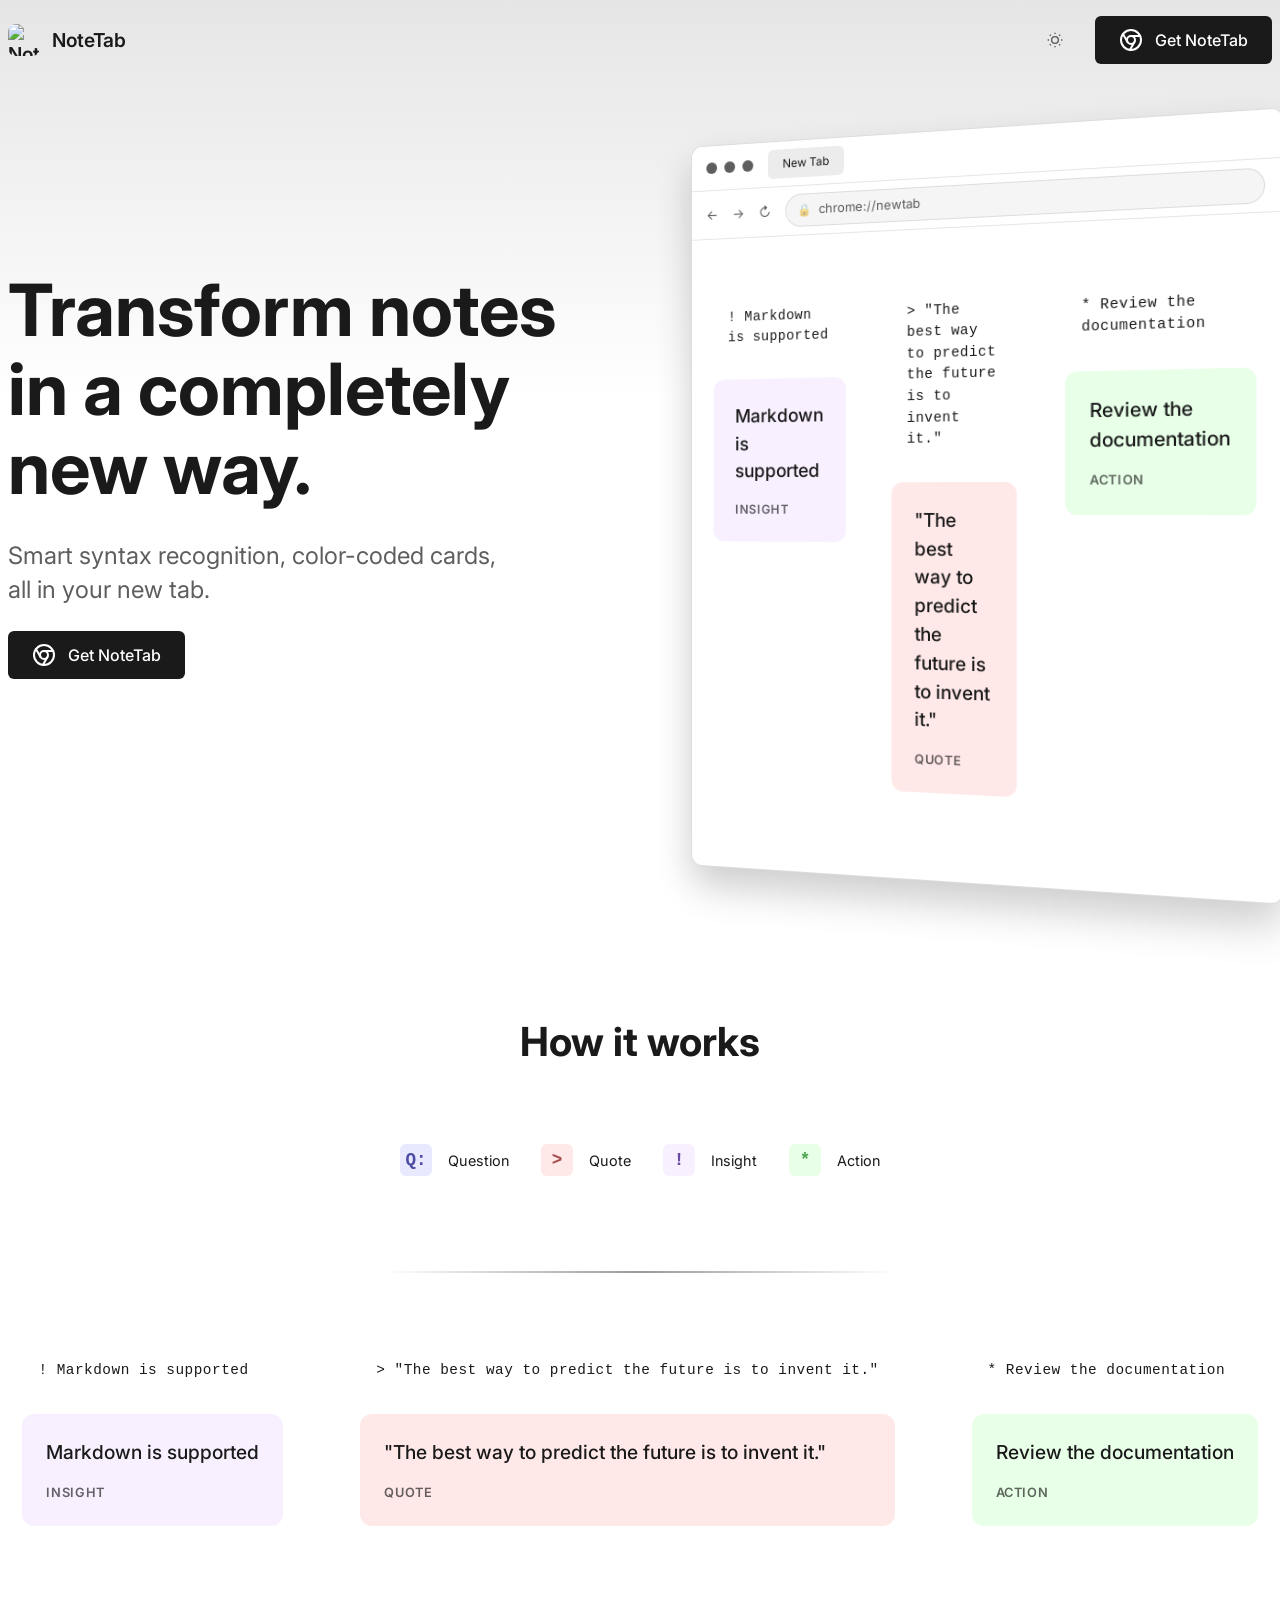
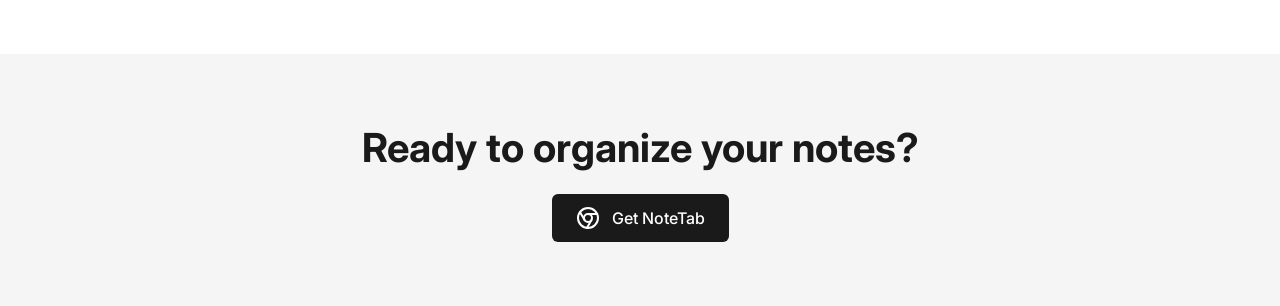
==== index.html @ 82892c0f "Initial website commit with landing page design" ====
<!DOCTYPE html>
<html lang="en" data-theme="light">
<head>
    <meta charset="utf-8">
    <meta name="viewport" content="width=device-width, initial-scale=1.0">
    <title>NoteTab - Transform your notes into organized cards</title>
    <meta name="description" content="NoteTab is a browser extension that automatically converts your notes into color-coded cards with smart syntax recognition. Perfect for research, learning, and organizing your thoughts.">
    <meta name="keywords" content="note taking, browser extension, productivity, organization, markdown, syntax highlighting">
    <meta name="author" content="NoteTab">
    <meta property="og:title" content="NoteTab - Transform your notes into organized cards">
    <meta property="og:description" content="Automatically convert your notes into color-coded cards with smart syntax recognition. Perfect for research, learning, and organizing your thoughts.">
    <meta property="og:type" content="website">
    <meta property="og:url" content="https://notetab.app">
    <link rel="icon" type="image/png" href="favicon.png">
    <link rel="stylesheet" href="styles.css">
    <link rel="preconnect" href="https://fonts.googleapis.com">
    <link rel="preconnect" href="https://fonts.gstatic.com" crossorigin>
    <link href="https://fonts.googleapis.com/css2?family=Inter:wght@400;500;600;700&display=swap" rel="stylesheet">
</head>
<body>
    <nav class="navbar">
        <div class="container">
            <div class="nav-left">
                <a href="/" class="logo">
                    <img src="NoteTab/icons/icon128.png" alt="NoteTab Logo" width="32" height="32">
                    NoteTab
                </a>
            </div>
            <div class="nav-right">
                <button class="theme-toggle">
                    <svg width="16" height="16" viewBox="0 0 24 24" fill="none" stroke="currentColor" stroke-width="2">
                        <path class="moon" d="M21 12.79A9 9 0 1 1 11.21 3 7 7 0 0 0 21 12.79z"></path>
                        <circle class="sun" cx="12" cy="12" r="5"></circle>
                        <line class="sun-beam" x1="12" y1="1" x2="12" y2="3"></line>
                        <line class="sun-beam" x1="12" y1="21" x2="12" y2="23"></line>
                        <line class="sun-beam" x1="4.22" y1="4.22" x2="5.64" y2="5.64"></line>
                        <line class="sun-beam" x1="18.36" y1="18.36" x2="19.78" y2="19.78"></line>
                        <line class="sun-beam" x1="1" y1="12" x2="3" y2="12"></line>
                        <line class="sun-beam" x1="21" y1="12" x2="23" y2="12"></line>
                        <line class="sun-beam" x1="4.22" y1="19.78" x2="5.64" y2="18.36"></line>
                        <line class="sun-beam" x1="18.36" y1="5.64" x2="19.78" y2="4.22"></line>
                    </svg>
                </button>
                <a href="https://chromewebstore.google.com/detail/note-cards/oodhnfomfokcaglcblifhaofcffkpdhh?authuser=0&hl=en-GB" class="button-primary" target="_blank">
                    <img src="img/chrome.svg" alt="Chrome" class="chrome-logo" width="24" height="24">
                    Get NoteTab
                </a>
            </div>
        </div>
    </nav>

    <main>
        <section class="hero">
            <div class="container split-layout">
                <div class="hero-content">
                    <h1>Transform notes<br>in a completely<br>new way.</h1>
                    <p class="subtitle">
                        Smart syntax recognition, color-coded cards,<br>
                        all in your new tab.
                    </p>
                    <div class="cta-buttons">
                        <a href="https://chromewebstore.google.com/detail/note-cards/oodhnfomfokcaglcblifhaofcffkpdhh?authuser=0&hl=en-GB" class="button-primary" target="_blank">
                            <img src="img/chrome.svg" alt="Chrome" class="chrome-logo" width="24" height="24">
                            Get NoteTab
                        </a>
                    </div>
                </div>
                <div class="hero-visual">
                    <div class="browser-window">
                        <div class="browser-header">
                            <div class="browser-controls">
                                <span class="browser-dot"></span>
                                <span class="browser-dot"></span>
                                <span class="browser-dot"></span>
                            </div>
                            <div class="browser-tabs">
                                <div class="browser-tab active">New Tab</div>
                            </div>
                        </div>
                        <div class="browser-toolbar">
                            <div class="browser-actions">
                                <span class="browser-arrow">←</span>
                                <span class="browser-arrow">→</span>
                                <span class="browser-refresh">↻</span>
                            </div>
                            <div class="browser-address">
                                <span class="browser-lock">🔒</span>
                                <span class="browser-url">chrome://newtab</span>
                            </div>
                        </div>
                        <div class="browser-content">
                            <div class="syntax-cards">
                                <div class="syntax-group">
                                    <div class="syntax-text">! Markdown is supported</div>
                                    <div class="card insight-card">
                                        <div class="card-content">
                                            <div class="card-text">Markdown is supported</div>
                                            <div class="card-label">INSIGHT</div>
                                        </div>
                                    </div>
                                </div>

                                <div class="syntax-group">
                                    <div class="syntax-text">> "The best way to predict the future is to invent it."</div>
                                    <div class="card quote-card">
                                        <div class="card-content">
                                            <div class="card-text">"The best way to predict the future is to invent it."</div>
                                            <div class="card-label">QUOTE</div>
                                        </div>
                                    </div>
                                </div>

                                <div class="syntax-group">
                                    <div class="syntax-text">* Review the documentation</div>
                                    <div class="card action-card">
                                        <div class="card-content">
                                            <div class="card-text">Review the documentation</div>
                                            <div class="card-label">ACTION</div>
                                        </div>
                                    </div>
                                </div>
                            </div>
                        </div>
                    </div>
                </div>
            </div>
        </section>

        <section class="syntax-flow">
            <div class="container">
                <h2>How it works</h2>
                <div class="syntax-legend">
                    <div class="legend-item">
                        <div class="legend-icon question-icon">Q:</div>
                        <div class="legend-text">Question</div>
                    </div>
                    <div class="legend-item">
                        <div class="legend-icon quote-icon">></div>
                        <div class="legend-text">Quote</div>
                    </div>
                    <div class="legend-item">
                        <div class="legend-icon insight-icon">!</div>
                        <div class="legend-text">Insight</div>
                    </div>
                    <div class="legend-item">
                        <div class="legend-icon action-icon">*</div>
                        <div class="legend-text">Action</div>
                    </div>
                </div>
                <div class="curve-separator">
                    <div class="line"></div>
                </div>
                <div class="syntax-cards">
                    <div class="syntax-group">
                        <div class="syntax-text">! Markdown is supported</div>
                        <div class="card insight-card">
                            <div class="card-content">
                                <div class="card-text">Markdown is supported</div>
                                <div class="card-label">INSIGHT</div>
                            </div>
                        </div>
                    </div>

                    <div class="syntax-group">
                        <div class="syntax-text">> "The best way to predict the future is to invent it."</div>
                        <div class="card quote-card">
                            <div class="card-content">
                                <div class="card-text">"The best way to predict the future is to invent it."</div>
                                <div class="card-label">QUOTE</div>
                            </div>
                        </div>
                    </div>

                    <div class="syntax-group">
                        <div class="syntax-text">* Review the documentation</div>
                        <div class="card action-card">
                            <div class="card-content">
                                <div class="card-text">Review the documentation</div>
                                <div class="card-label">ACTION</div>
                            </div>
                        </div>
                    </div>
                </div>
            </div>
        </section>

        <section class="cta">
            <div class="container">
                <h2>Ready to organize your notes?</h2>
                <a href="https://chromewebstore.google.com/detail/note-cards/oodhnfomfokcaglcblifhaofcffkpdhh?authuser=0&hl=en-GB" class="button-primary" target="_blank">
                    <img src="img/chrome.svg" alt="Chrome" class="chrome-logo" width="24" height="24">
                    Get NoteTab
                </a>
            </div>
        </section>
    </main>
    <script>
        // Theme switching functionality
        const themeToggle = document.querySelector('.theme-toggle');
        const prefersDark = window.matchMedia('(prefers-color-scheme: dark)');
        
        // Set initial theme based on system preference
        document.documentElement.setAttribute('data-theme', prefersDark.matches ? 'dark' : 'light');
        
        themeToggle.addEventListener('click', () => {
            const currentTheme = document.documentElement.getAttribute('data-theme');
            const newTheme = currentTheme === 'dark' ? 'light' : 'dark';
            document.documentElement.setAttribute('data-theme', newTheme);
            
            // Store theme preference
            localStorage.setItem('theme', newTheme);
        });
        
        // Check for stored theme preference
        const storedTheme = localStorage.getItem('theme');
        if (storedTheme) {
            document.documentElement.setAttribute('data-theme', storedTheme);
        }
        
        // Listen for system theme changes
        prefersDark.addEventListener('change', (e) => {
            if (!localStorage.getItem('theme')) {
                document.documentElement.setAttribute('data-theme', e.matches ? 'dark' : 'light');
            }
        });
    </script>
</body>
</html>
---- styles.css ----
:root {
    --primary-color: #FF5733;
    --text-color: #E5E5E5;
    --background-color: #1A1A1A;
    --secondary-background: #2A2A2A;
    --text-secondary: rgba(26, 26, 26, 0.7);
    --border-color: rgba(0, 0, 0, 0.1);
    --spacing-unit: 8px;
    --gradient-start: rgba(200, 200, 200, 0.15);
    --gradient-end: rgba(200, 200, 200, 0);
    --horizon-glow: rgba(78, 161, 255, 0.4);
    --line-color: #808080;
}

* {
    margin: 0;
    padding: 0;
    box-sizing: border-box;
}

body {
    font-family: 'Inter', -apple-system, BlinkMacSystemFont, 'Segoe UI', Roboto, Oxygen, Ubuntu, Cantarell, sans-serif;
    background-color: var(--background-color);
    color: var(--text-color);
    line-height: 1.5;
}

.container {
    max-width: 1400px;
    margin: 0 auto;
    padding: 0 var(--spacing-unit);
}

/* Navigation */
.navbar {
    padding: calc(var(--spacing-unit) * 2) 0;
    background-color: transparent;
    position: absolute;
    top: 0;
    left: 0;
    right: 0;
    z-index: 100;
}

.navbar .container {
    display: flex;
    justify-content: space-between;
    align-items: center;
}

.nav-left .logo {
    display: flex;
    align-items: center;
    gap: calc(var(--spacing-unit) * 1.5);
    text-decoration: none;
    color: var(--text-color);
    font-weight: 600;
    font-size: 1.2rem;
}

.nav-left .logo img {
    border-radius: 8px;
}

.nav-right {
    display: flex;
    gap: calc(var(--spacing-unit) * 3);
    align-items: center;
}

/* Hero Section */
.hero {
    padding: calc(var(--spacing-unit) * 16) 0 calc(var(--spacing-unit) * 8);
    min-height: 70vh;
    display: flex;
    align-items: center;
    position: relative;
}

.hero:before {
    content: '';
    position: absolute;
    top: 0;
    left: 0;
    right: 0;
    height: 400px;
    background: linear-gradient(180deg, 
        var(--gradient-start) 0%,
        var(--gradient-end) 100%);
    z-index: 0;
}

.hero .container {
    position: relative;
    z-index: 1;
}

.split-layout {
    display: grid;
    grid-template-columns: 1fr 1fr;
    gap: calc(var(--spacing-unit) * 8);
    align-items: center;
}

.hero-content {
    position: relative;
}

.hero h1 {
    font-size: 4.5rem;
    font-weight: 700;
    line-height: 1.1;
    margin-bottom: calc(var(--spacing-unit) * 4);
}

.connecting-line {
    position: absolute;
    top: 50%;
    right: -50px;
    width: 100px;
    height: 2px;
    background-color: var(--text-color);
}

.subtitle {
    font-size: 1.5rem;
    color: var(--text-secondary);
    margin-bottom: calc(var(--spacing-unit) * 3);
    line-height: 1.4;
}

.description {
    font-size: 1.1rem;
    color: rgba(229, 229, 229, 0.8);
    margin-bottom: calc(var(--spacing-unit) * 6);
    max-width: 540px;
}

.cta-buttons {
    display: flex;
    gap: calc(var(--spacing-unit) * 2);
    margin-bottom: calc(var(--spacing-unit) * 8);
}

.button-primary {
    background-color: var(--text-color);
    color: var(--background-color);
    padding: calc(var(--spacing-unit) * 1.5) calc(var(--spacing-unit) * 3);
    border-radius: 6px;
    font-weight: 500;
    text-decoration: none;
    transition: all 0.2s ease;
    display: inline-flex;
    align-items: center;
    gap: calc(var(--spacing-unit));
}

.button-primary .chrome-logo {
    margin-right: 4px;
}

[data-theme="light"] .button-primary .chrome-logo {
    filter: brightness(0) invert(1);
}

.button-primary:hover {
    transform: translateY(-1px);
}

[data-theme="light"] .button-primary:hover {
    background-color: #000000;
}

[data-theme="dark"] .button-primary:hover {
    background-color: #FFFFFF;
}

.button-secondary {
    display: flex;
    align-items: center;
    gap: calc(var(--spacing-unit));
    color: var(--text-color);
    text-decoration: none;
    font-weight: 500;
}

.button-secondary:before {
    content: "▶";
    font-size: 0.8em;
}

.partners {
    margin-top: calc(var(--spacing-unit) * 8);
}

.partners h4 {
    font-size: 0.9rem;
    color: rgba(229, 229, 229, 0.6);
    margin-bottom: calc(var(--spacing-unit) * 3);
}

.partner-logos {
    display: flex;
    gap: calc(var(--spacing-unit) * 4);
    align-items: center;
}

.partner-logo {
    opacity: 0.6;
    transition: opacity 0.2s ease;
}

.partner-logo:hover {
    opacity: 1;
}

/* Hero Visual */
.hero-visual {
    position: relative;
}

.browser-window {
    background: var(--secondary-background);
    border-radius: 12px;
    overflow: hidden;
    border: 1px solid var(--border-color);
    box-shadow: 0 20px 40px rgba(0, 0, 0, 0.2);
    transform: perspective(1000px) rotateY(-10deg);
}

[data-theme="dark"] .browser-window {
    background: #1A1A1A;
    border-color: rgba(255, 255, 255, 0.1);
}

.browser-header {
    background: var(--background-color);
    padding: 8px 16px;
    display: flex;
    align-items: center;
    gap: 16px;
    border-bottom: 1px solid var(--border-color);
}

[data-theme="dark"] .browser-header,
[data-theme="dark"] .browser-toolbar {
    background: #000000;
    border-color: rgba(255, 255, 255, 0.1);
}

.browser-controls {
    display: flex;
    gap: 8px;
}

.browser-dot {
    width: 12px;
    height: 12px;
    border-radius: 50%;
    background: var(--text-secondary);
}

.browser-tabs {
    display: flex;
    align-items: center;
}

.browser-tab {
    padding: 6px 16px;
    background: rgba(127, 127, 127, 0.1);
    border-radius: 6px;
    font-size: 12px;
    color: var(--text-secondary);
}

.browser-tab.active {
    background: rgba(127, 127, 127, 0.15);
    color: var(--text-color);
}

.browser-toolbar {
    background: var(--background-color);
    padding: 8px 16px;
    display: flex;
    gap: 16px;
    align-items: center;
    border-bottom: 1px solid var(--border-color);
}

.browser-actions {
    display: flex;
    gap: 16px;
}

.browser-arrow, .browser-refresh {
    color: var(--text-secondary);
    font-size: 14px;
}

.browser-address {
    flex: 1;
    background: var(--secondary-background);
    border-radius: 20px;
    padding: 6px 12px;
    display: flex;
    align-items: center;
    gap: 8px;
    border: 1px solid var(--border-color);
}

.browser-lock {
    font-size: 12px;
    opacity: 0.5;
}

.browser-url {
    color: var(--text-secondary);
    font-size: 13px;
}

.browser-content {
    padding: 24px;
    background: var(--background-color);
}

[data-theme="dark"] .browser-content {
    background: #1A1A1A;
}

.syntax-cards {
    display: flex;
    flex-direction: column;
    gap: calc(var(--spacing-unit) * 3);
}

.syntax-group {
    display: flex;
    flex-direction: column;
    gap: calc(var(--spacing-unit) * 2);
}

.card {
    background: var(--secondary-background);
    padding: calc(var(--spacing-unit) * 3);
    border-radius: 12px;
    transition: transform 0.2s ease;
}

/* Features Section */
.features {
    padding: calc(var(--spacing-unit) * 8) 0;
    background-color: var(--secondary-background);
}

.feature-grid {
    display: grid;
    grid-template-columns: repeat(auto-fit, minmax(250px, 1fr));
    gap: calc(var(--spacing-unit) * 4);
    margin-top: calc(var(--spacing-unit) * 4);
}

.feature-card {
    background: rgba(255, 255, 255, 0.05);
    padding: calc(var(--spacing-unit) * 3);
    border-radius: 12px;
    transition: transform 0.2s ease;
}

.feature-card:hover {
    transform: translateY(-4px);
}

.feature-icon {
    font-size: 2rem;
    margin-bottom: calc(var(--spacing-unit) * 2);
}

.feature-card h3 {
    font-size: 1.2rem;
    margin-bottom: calc(var(--spacing-unit) * 2);
}

.feature-card p {
    color: rgba(229, 229, 229, 0.8);
    line-height: 1.6;
}

/* Syntax Flow Section */
.syntax-flow {
    padding: calc(var(--spacing-unit) * 8) 0;
    background-color: var(--background-color);
}

.syntax-flow h2 {
    text-align: center;
    font-size: 2.5rem;
    margin-bottom: calc(var(--spacing-unit) * 6);
}

/* CTA Section */
.cta {
    padding: calc(var(--spacing-unit) * 8) 0;
    text-align: center;
    background-color: var(--secondary-background);
}

.cta h2 {
    font-size: 2.5rem;
    margin-bottom: calc(var(--spacing-unit) * 2);
}

.cta p {
    font-size: 1.2rem;
    color: rgba(229, 229, 229, 0.8);
    margin-bottom: calc(var(--spacing-unit) * 4);
}

/* Feedback Widget */
.feedback-widget {
    background-color: var(--secondary-background);
    border-radius: 12px;
    margin: calc(var(--spacing-unit) * 4) auto;
    max-width: 800px;
}

.tabs {
    display: flex;
    gap: calc(var(--spacing-unit) * 2);
    padding: calc(var(--spacing-unit) * 2);
    border-bottom: 1px solid rgba(255, 255, 255, 0.1);
}

.tab {
    background: none;
    border: none;
    color: var(--text-color);
    padding: calc(var(--spacing-unit) * 1.5) calc(var(--spacing-unit) * 2);
    cursor: pointer;
    display: flex;
    align-items: center;
    gap: var(--spacing-unit);
    font-size: 0.9rem;
}

.tab span {
    display: inline-flex;
    align-items: center;
    justify-content: center;
    width: 24px;
    height: 24px;
    background-color: rgba(255, 255, 255, 0.1);
    border-radius: 50%;
}

.tab.active {
    background-color: rgba(255, 87, 51, 0.1);
    color: var(--primary-color);
}

.feedback-content {
    padding: calc(var(--spacing-unit) * 4);
}

.feedback-header {
    display: flex;
    justify-content: space-between;
    align-items: center;
    margin-bottom: calc(var(--spacing-unit) * 3);
}

.label {
    font-size: 0.8rem;
    color: rgba(229, 229, 229, 0.6);
}

.finish-later {
    background: none;
    border: none;
    color: rgba(229, 229, 229, 0.6);
    cursor: pointer;
    font-size: 0.8rem;
}

.feedback-content h2 {
    font-size: 1.5rem;
    margin-bottom: calc(var(--spacing-unit) * 4);
}

.rating {
    display: flex;
    gap: var(--spacing-unit);
    margin-bottom: calc(var(--spacing-unit) * 4);
}

.rating button {
    background-color: rgba(255, 255, 255, 0.1);
    border: none;
    color: var(--text-color);
    width: 40px;
    height: 40px;
    border-radius: 6px;
    cursor: pointer;
    transition: background-color 0.2s;
}

.rating button:hover {
    background-color: rgba(255, 87, 51, 0.2);
}

.feedback-footer {
    display: flex;
    gap: calc(var(--spacing-unit) * 2);
}

.feedback-footer button {
    display: flex;
    align-items: center;
    gap: var(--spacing-unit);
    background-color: rgba(255, 255, 255, 0.1);
    border: none;
    color: var(--text-color);
    padding: calc(var(--spacing-unit) * 1.5) calc(var(--spacing-unit) * 2);
    border-radius: 6px;
    cursor: pointer;
    font-size: 0.9rem;
}

.feedback-footer button:hover {
    background-color: rgba(255, 255, 255, 0.15);
}

/* Intelligence Section */
.intelligence-section {
    padding: calc(var(--spacing-unit) * 12) 0;
    text-align: center;
    position: relative;
}

.ai-label {
    display: inline-block;
    color: #FF5733;
    font-size: 0.9rem;
    margin-bottom: calc(var(--spacing-unit) * 3);
}

.intelligence-section h2 {
    font-size: 3.5rem;
    font-weight: 700;
    margin-bottom: calc(var(--spacing-unit) * 3);
    line-height: 1.2;
}

.intelligence-section .description {
    font-size: 1.2rem;
    color: rgba(229, 229, 229, 0.8);
    margin-bottom: calc(var(--spacing-unit) * 6);
}

.activity-feed {
    max-width: 400px;
    margin: 0 auto;
    background: rgba(42, 42, 42, 0.5);
    border-radius: 12px;
    padding: calc(var(--spacing-unit) * 2);
}

.activity-item {
    display: flex;
    align-items: center;
    gap: calc(var(--spacing-unit) * 2);
    padding: calc(var(--spacing-unit) * 1.5);
    border-radius: 8px;
    transition: background-color 0.2s;
}

.activity-item:hover {
    background: rgba(255, 255, 255, 0.05);
}

.avatar {
    width: 32px;
    height: 32px;
    background: rgba(255, 255, 255, 0.1);
    border-radius: 50%;
    display: flex;
    align-items: center;
    justify-content: center;
    font-weight: 500;
    color: var(--text-color);
}

.activity-content {
    flex: 1;
}

.activity-header {
    display: flex;
    align-items: center;
    gap: calc(var(--spacing-unit));
    font-size: 0.9rem;
}

.activity-header .name {
    font-weight: 500;
    color: var(--text-color);
}

.activity-header .action {
    color: rgba(229, 229, 229, 0.6);
}

.activity-header .time {
    margin-left: auto;
    color: rgba(229, 229, 229, 0.4);
    font-size: 0.8rem;
}

/* Syntax Flow Section */
.syntax-cards {
    display: flex;
    flex-direction: row;
    gap: calc(var(--spacing-unit) * 6);
    margin-bottom: calc(var(--spacing-unit) * 8);
}

.syntax-group {
    display: flex;
    flex-direction: column;
    gap: calc(var(--spacing-unit) * 2);
    max-width: 600px;
    margin: 0 auto;
}

.syntax-text {
    color: var(--text-color);
    font-family: monospace;
    font-size: 1.1rem;
    padding: calc(var(--spacing-unit) * 2);
    background: rgba(255, 255, 255, 0.05);
    border-radius: 8px;
}

.card {
    padding: calc(var(--spacing-unit) * 3);
    border-radius: 12px;
    transition: transform 0.2s;
}

.card:hover {
    transform: translateY(-2px);
}

.card-content {
    display: flex;
    flex-direction: column;
    gap: calc(var(--spacing-unit) * 2);
}

.card-text {
    font-size: 1.2rem;
    font-weight: 500;
    color: #1A1A1A;
}

.card-label {
    font-size: 0.8rem;
    font-weight: 600;
    letter-spacing: 0.05em;
    color: rgba(0, 0, 0, 0.6);
}

.insight-card {
    background-color: #F8F0FF;
}

.quote-card {
    background-color: #FFE8E8;
}

.action-card {
    background-color: #E8FFE8;
}

/* Legend */
.syntax-legend {
    display: flex;
    justify-content: center;
    gap: calc(var(--spacing-unit) * 4);
    padding: calc(var(--spacing-unit) * 3);
    background: rgba(255, 255, 255, 0.05);
    border-radius: 12px;
    max-width: fit-content;
    margin: 0 auto;
}

.legend-item {
    display: flex;
    align-items: center;
    gap: calc(var(--spacing-unit) * 2);
}

.legend-icon {
    width: 32px;
    height: 32px;
    display: flex;
    align-items: center;
    justify-content: center;
    border-radius: 6px;
    font-family: monospace;
    font-weight: 600;
    font-size: 1.1rem;
}

.question-icon {
    background-color: #E8E8FF;
    color: #4B4BA5;
}

.quote-icon {
    background-color: #FFE8E8;
    color: #A54B4B;
}

.insight-icon {
    background-color: #F8F0FF;
    color: #6B4BA5;
}

.action-icon {
    background-color: #E8FFE8;
    color: #4BA54B;
}

.legend-text {
    color: var(--text-color);
    font-size: 0.9rem;
}

/* Curve Separator */
.curve-separator {
    position: relative;
    width: 100%;
    height: 80px;
    margin: calc(var(--spacing-unit) * 3) 0;
    display: flex;
    justify-content: center;
    align-items: center;
    z-index: 10;
}

.curve-separator .line {
    width: 100%;
    height: 2px;
    background: var(--line-color);
    position: relative;
    opacity: 0.8;
    background: linear-gradient(
        to right,
        transparent,
        transparent 30%,
        var(--line-color) 50%,
        transparent 70%,
        transparent
    );
}

[data-theme="dark"] .curve-separator .line {
    opacity: 1;
}

.syntax-transform {
    width: 100%;
    max-width: 600px;
    margin: 0 auto;
    text-align: center;
}

.syntax-line {
    display: flex;
    align-items: center;
    justify-content: center;
    gap: calc(var(--spacing-unit) * 2);
    margin-bottom: calc(var(--spacing-unit) * 2);
    font-family: monospace;
    font-size: 1rem;
    color: var(--text-secondary);
}

.syntax-marker {
    font-weight: bold;
    color: var(--text-color);
    opacity: 0.4;
    transition: opacity 0.3s ease;
}

.syntax-text {
    font-size: 0.9rem;
    letter-spacing: 0.5px;
}

.syntax-transform:hover .syntax-marker {
    opacity: 0.8;
}

.syntax-transform svg {
    width: 100%;
    height: 2px;
    margin-top: calc(var(--spacing-unit));
}

.syntax-transform path {
    animation: drawLine 1.5s ease-out forwards;
}

@keyframes drawLine {
    from {
        stroke-dashoffset: 800;
    }
    to {
        stroke-dashoffset: 0;
    }
}

/* Adjust spacing around the separator */
.syntax-legend {
    margin-bottom: calc(var(--spacing-unit) * 4);
}

.syntax-cards {
    margin-top: calc(var(--spacing-unit) * 4);
}

/* Responsive Design */
@media (max-width: 1200px) {
    .hero h1 {
        font-size: 3.5rem;
    }
    
    .connecting-line {
        display: none;
    }
    
    .browser-window {
        transform: perspective(1000px) rotateY(-5deg);
    }
}

@media (max-width: 768px) {
    .split-layout {
        grid-template-columns: 1fr;
        gap: calc(var(--spacing-unit) * 6);
    }
    
    .hero-visual {
        order: -1;
    }
    
    .nav-right {
        display: none;
    }
    
    .hero h1 {
        font-size: 2.5rem;
    }
    
    .subtitle {
        font-size: 1.2rem;
    }
    
    .cta-buttons {
        flex-direction: column;
    }
    
    .button-primary,
    .button-secondary {
        width: 100%;
        justify-content: center;
    }
    
    .browser-window {
        transform: none;
    }
    
    .browser-toolbar {
        padding: 8px;
    }
    
    .browser-address {
        font-size: 12px;
    }
}

/* Theme Toggle */
.theme-toggle {
    background: none;
    border: none;
    padding: 8px;
    cursor: pointer;
    color: var(--text-color);
    opacity: 0.7;
    transition: opacity 0.2s ease;
    display: flex;
    align-items: center;
    justify-content: center;
    border-radius: 6px;
}

.theme-toggle:hover {
    opacity: 1;
    background: rgba(255, 255, 255, 0.1);
}

.theme-toggle svg {
    transition: transform 0.5s ease;
}

.theme-toggle:active svg {
    transform: rotate(360deg);
}

.theme-toggle .sun-beam {
    opacity: 0;
    transform-origin: center center;
    transition: all 0.3s ease;
}

.theme-toggle .moon {
    transform-origin: center center;
    transition: all 0.3s ease;
}

/* Light theme styles */
[data-theme="light"] {
    --text-color: #1A1A1A;
    --background-color: #FFFFFF;
    --secondary-background: #F5F5F5;
    --text-secondary: rgba(26, 26, 26, 0.7);
    --border-color: rgba(0, 0, 0, 0.1);
    --gradient-start: rgba(128, 128, 128, 0.2);
    --gradient-end: rgba(128, 128, 128, 0);
    --horizon-glow: rgba(78, 161, 255, 0.2);
    --line-color: #808080;
}

[data-theme="light"] .theme-toggle .sun-beam {
    opacity: 1;
}

[data-theme="light"] .theme-toggle .moon {
    transform: scale(0);
}

[data-theme="dark"] .theme-toggle .sun {
    transform: scale(0.7);
}

[data-theme="dark"] .theme-toggle .sun-beam {
    opacity: 0;
    transform: scale(0.3);
}

[data-theme="dark"] {
    --text-color: #E5E5E5;
    --background-color: #1A1A1A;
    --secondary-background: #2A2A2A;
    --text-secondary: rgba(229, 229, 229, 0.8);
    --border-color: rgba(255, 255, 255, 0.1);
    --gradient-start: rgba(200, 200, 200, 0.15);
    --gradient-end: rgba(200, 200, 200, 0);
    --line-color: #808080;
}
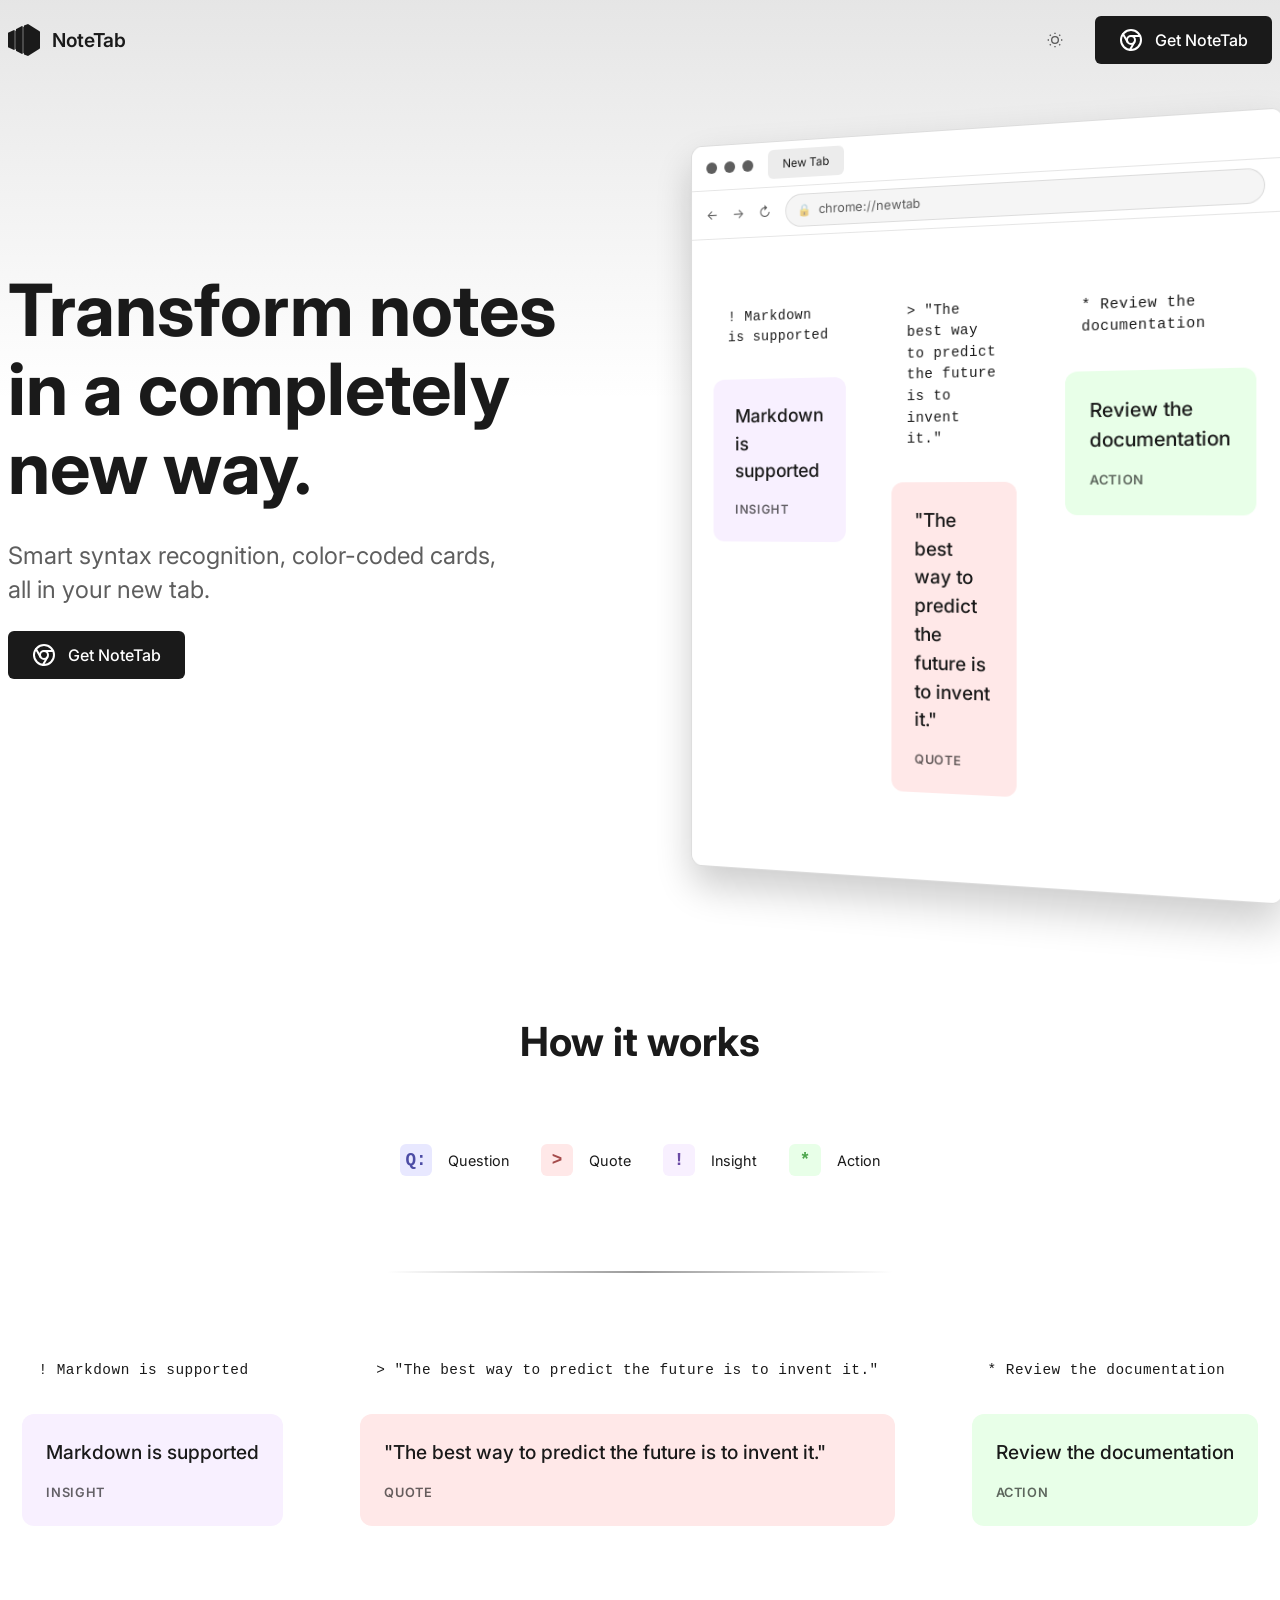
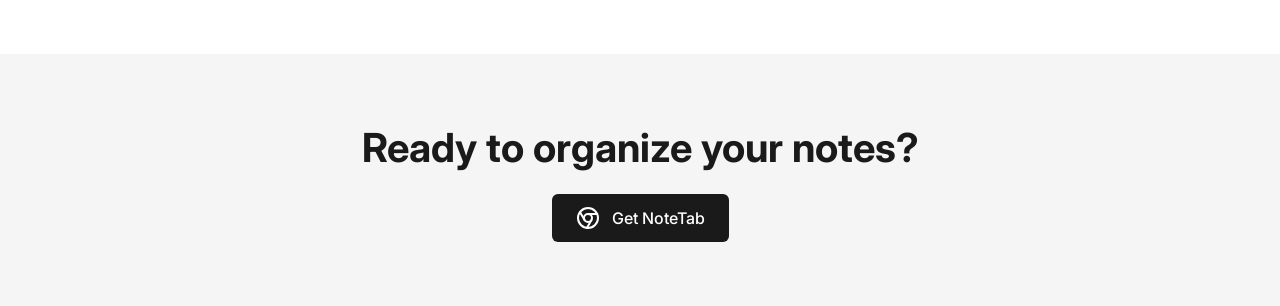
==== commit 109ff918: "Fix icon paths and set light mode as default" ====
--- a/index.html
+++ b/index.html
@@ -11,7 +11,7 @@
     <meta property="og:description" content="Automatically convert your notes into color-coded cards with smart syntax recognition. Perfect for research, learning, and organizing your thoughts.">
     <meta property="og:type" content="website">
     <meta property="og:url" content="https://notetab.app">
-    <link rel="icon" type="image/png" href="favicon.png">
+    <link rel="icon" type="image/png" href="img/icon128.png">
     <link rel="stylesheet" href="styles.css">
     <link rel="preconnect" href="https://fonts.googleapis.com">
     <link rel="preconnect" href="https://fonts.gstatic.com" crossorigin>
@@ -22,7 +22,7 @@
         <div class="container">
             <div class="nav-left">
                 <a href="/" class="logo">
-                    <img src="NoteTab/icons/icon128.png" alt="NoteTab Logo" width="32" height="32">
+                    <img src="img/icon128.png" alt="NoteTab Logo" width="32" height="32">
                     NoteTab
                 </a>
             </div>
--- a/styles.css
+++ b/styles.css
@@ -1,13 +1,13 @@
 :root {
     --primary-color: #FF5733;
-    --text-color: #E5E5E5;
-    --background-color: #1A1A1A;
-    --secondary-background: #2A2A2A;
+    --text-color: #1A1A1A;
+    --background-color: #FFFFFF;
+    --secondary-background: #F5F5F5;
     --text-secondary: rgba(26, 26, 26, 0.7);
     --border-color: rgba(0, 0, 0, 0.1);
     --spacing-unit: 8px;
-    --gradient-start: rgba(200, 200, 200, 0.15);
-    --gradient-end: rgba(200, 200, 200, 0);
+    --gradient-start: rgba(128, 128, 128, 0.2);
+    --gradient-end: rgba(128, 128, 128, 0);
     --horizon-glow: rgba(78, 161, 255, 0.4);
     --line-color: #808080;
 }
